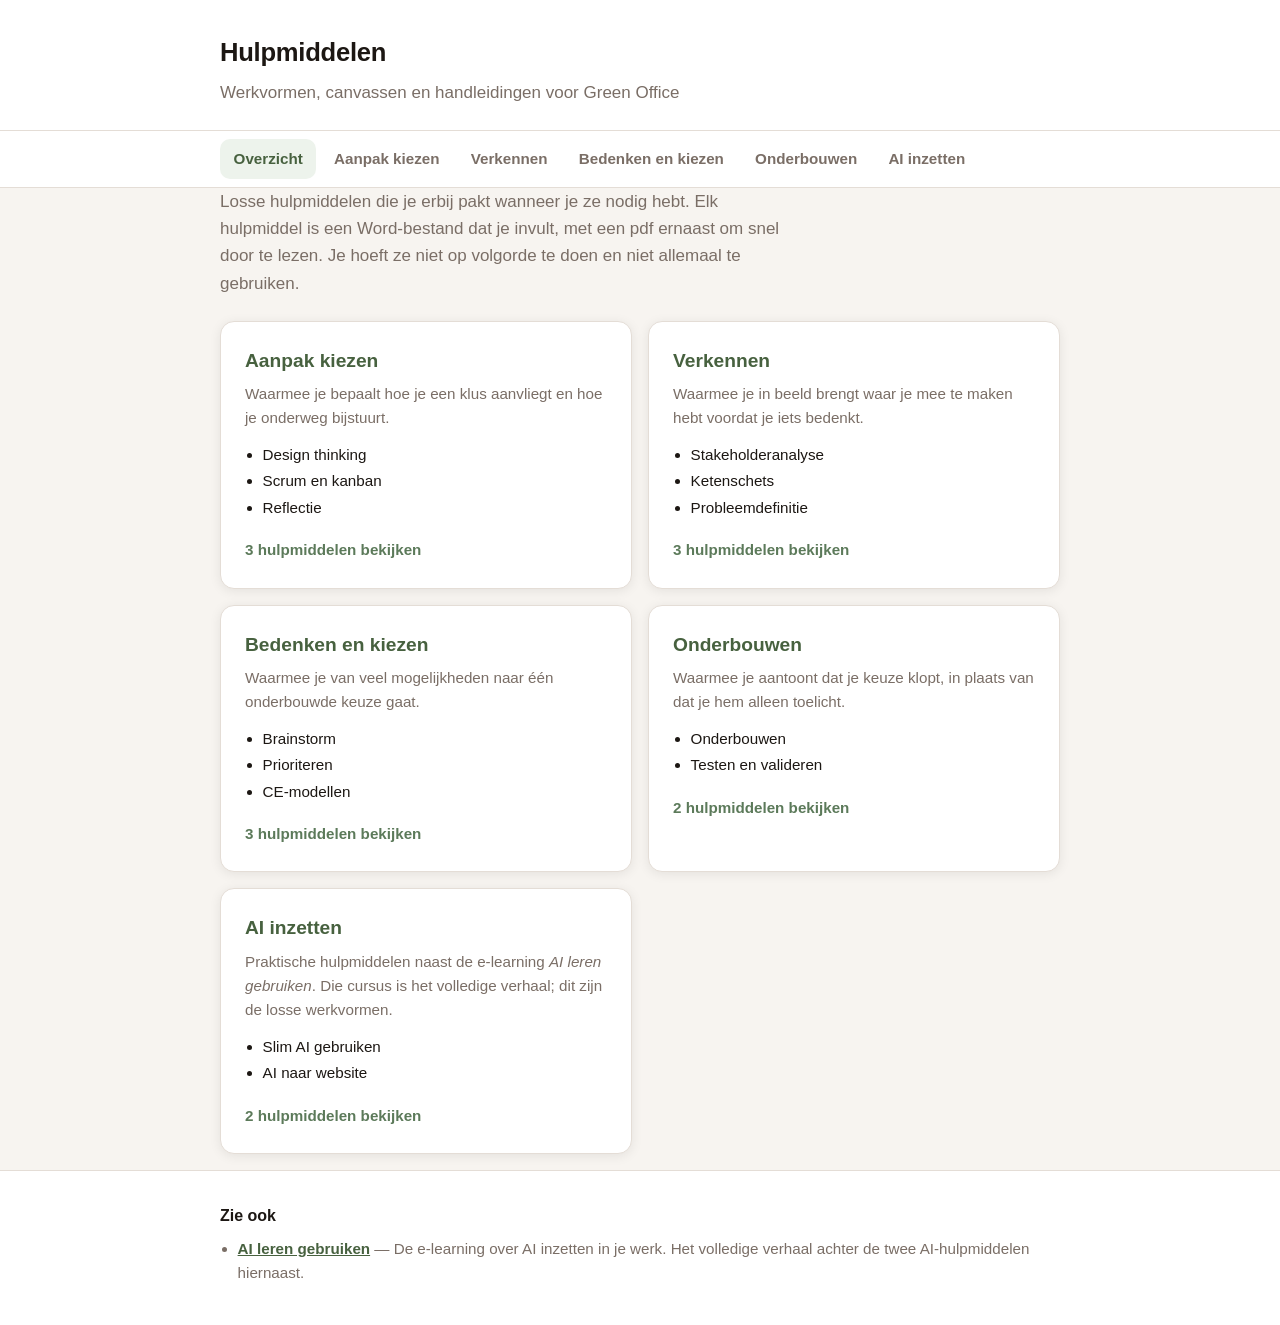
==== docs/index.html @ 1b6eec74 "Hulpmiddelensite opzetten Vijf clusters met dertien hulpmiddelen, gegenereerd uit tools/inhoud.py. G" ====
<!DOCTYPE html>
<html lang="nl">
<head>
<meta charset="utf-8">
<meta name="viewport" content="width=device-width, initial-scale=1">
<title>Hulpmiddelen</title>
<link rel="stylesheet" href="stijl.css">
</head>
<body>
<a class="overslaan" href="#inhoud">Ga direct naar de inhoud</a>
<header class="kop">
  <div class="omhulsel">
    <a class="kop__titel" href="index.html">Hulpmiddelen</a>
    <p class="kop__ondertitel">Werkvormen, canvassen en handleidingen voor Green Office</p>
  </div>
</header>
<nav class="nav" aria-label="Clusters">
  <div class="omhulsel nav__rij">
    <a class="nav__link nav__link--actief" href="index.html" aria-current="page">Overzicht</a>
    <a class="nav__link" href="aanpak-kiezen.html">Aanpak kiezen</a><a class="nav__link" href="verkennen.html">Verkennen</a><a class="nav__link" href="bedenken-en-kiezen.html">Bedenken en kiezen</a><a class="nav__link" href="onderbouwen.html">Onderbouwen</a><a class="nav__link" href="ai-inzetten.html">AI inzetten</a>
  </div>
</nav>
<main class="omhulsel" id="inhoud">
<p class="inleiding">Losse hulpmiddelen die je erbij pakt wanneer je ze nodig hebt. Elk hulpmiddel is een Word-bestand dat je invult, met een pdf ernaast om snel door te lezen. Je hoeft ze niet op volgorde te doen en niet allemaal te gebruiken.</p>
<div class="raster"><a class="kaart cluster" href="aanpak-kiezen.html">
  <h2 class="cluster__naam">Aanpak kiezen</h2>
  <p class="cluster__intro">Waarmee je bepaalt hoe je een klus aanvliegt en hoe je onderweg bijstuurt.</p>
  <ul class="cluster__lijst"><li>Design thinking</li><li>Scrum en kanban</li><li>Reflectie</li></ul>
  <span class="cluster__meer">3 hulpmiddelen bekijken</span>
</a>
<a class="kaart cluster" href="verkennen.html">
  <h2 class="cluster__naam">Verkennen</h2>
  <p class="cluster__intro">Waarmee je in beeld brengt waar je mee te maken hebt voordat je iets bedenkt.</p>
  <ul class="cluster__lijst"><li>Stakeholderanalyse</li><li>Ketenschets</li><li>Probleemdefinitie</li></ul>
  <span class="cluster__meer">3 hulpmiddelen bekijken</span>
</a>
<a class="kaart cluster" href="bedenken-en-kiezen.html">
  <h2 class="cluster__naam">Bedenken en kiezen</h2>
  <p class="cluster__intro">Waarmee je van veel mogelijkheden naar één onderbouwde keuze gaat.</p>
  <ul class="cluster__lijst"><li>Brainstorm</li><li>Prioriteren</li><li>CE-modellen</li></ul>
  <span class="cluster__meer">3 hulpmiddelen bekijken</span>
</a>
<a class="kaart cluster" href="onderbouwen.html">
  <h2 class="cluster__naam">Onderbouwen</h2>
  <p class="cluster__intro">Waarmee je aantoont dat je keuze klopt, in plaats van dat je hem alleen toelicht.</p>
  <ul class="cluster__lijst"><li>Onderbouwen</li><li>Testen en valideren</li></ul>
  <span class="cluster__meer">2 hulpmiddelen bekijken</span>
</a>
<a class="kaart cluster" href="ai-inzetten.html">
  <h2 class="cluster__naam">AI inzetten</h2>
  <p class="cluster__intro">Praktische hulpmiddelen naast de e-learning <i>AI leren gebruiken</i>. Die cursus is het volledige verhaal; dit zijn de losse werkvormen.</p>
  <ul class="cluster__lijst"><li>Slim AI gebruiken</li><li>AI naar website</li></ul>
  <span class="cluster__meer">2 hulpmiddelen bekijken</span>
</a>
</div>
</main>
<footer class="voet">
  <div class="omhulsel"><h2 class="voet__kop">Zie ook</h2><ul class="voet__lijst"><li><a href="https://fabianb88.github.io/ai-gebruiken-elearning/">AI leren gebruiken</a> — De e-learning over AI inzetten in je werk. Het volledige verhaal achter de twee AI-hulpmiddelen hiernaast.</li></ul></div>
</footer>
</body>
</html>
---- docs/stijl.css ----
/* Green Office — palet uit de Flutter-app (lib/theme.dart, GOColors) */
:root {
  --achtergrond: #F7F4F0;
  --kaart: #FFFFFF;
  --vlak: #F2EEE9;
  --rand: #E4DDD6;
  --rand-zacht: #EDE8E3;
  --tekst: #1C1713;
  --tekst-secundair: #7A6E66;
  --tekst-gedimd: #B0A49A;
  --accent: #5C7A5A;
  --accent-donker: #47613F;
  --accent-licht: #EDF3EC;
  --accent-medium: #D0E3CF;
  --schaduw: 0 2px 12px rgba(0, 0, 0, .08);
}

* { box-sizing: border-box; }

body {
  margin: 0;
  background: var(--achtergrond);
  color: var(--tekst);
  font-family: Inter, -apple-system, "Segoe UI", Roboto, sans-serif;
  font-size: 17px;
  line-height: 1.6;
  -webkit-font-smoothing: antialiased;
}

.omhulsel { max-width: 880px; margin: 0 auto; padding: 0 1.25rem; }

.overslaan {
  position: absolute; left: -9999px;
  background: var(--accent); color: #fff;
  padding: .75rem 1.25rem; border-radius: 0 0 10px 0;
}
.overslaan:focus { left: 0; top: 0; z-index: 10; }

/* Kop */
.kop { background: var(--kaart); border-bottom: 1px solid var(--rand); padding: 2rem 0 1.5rem; }
.kop__titel {
  display: inline-block; font-size: 1.6rem; font-weight: 700;
  color: var(--tekst); text-decoration: none; letter-spacing: -.01em;
}
.kop__titel:hover { color: var(--accent-donker); }
.kop__ondertitel { margin: .35rem 0 0; color: var(--tekst-secundair); }

/* Navigatie */
.nav { background: var(--kaart); border-bottom: 1px solid var(--rand); position: sticky; top: 0; z-index: 5; }
.nav__rij { display: flex; flex-wrap: wrap; gap: .25rem; padding-top: .5rem; padding-bottom: .5rem; }
.nav__link {
  padding: .5rem .85rem; border-radius: 10px; text-decoration: none;
  color: var(--tekst-secundair); font-size: .95rem; font-weight: 600;
}
.nav__link:hover { background: var(--vlak); color: var(--tekst); }
.nav__link--actief { background: var(--accent-licht); color: var(--accent-donker); }

/* Inhoud */
main { padding: 2rem 1.25rem 3rem; }
.titel { font-size: 1.9rem; margin: .25rem 0 .5rem; letter-spacing: -.02em; }
.inleiding { color: var(--tekst-secundair); max-width: 60ch; margin-top: 0; }
.kruimel { font-size: .9rem; color: var(--tekst-secundair); margin: 0 0 .5rem; }
.kruimel a { color: var(--tekst-secundair); }

.kaart {
  background: var(--kaart); border: 1px solid var(--rand);
  border-radius: 14px; box-shadow: var(--schaduw); padding: 1.5rem;
}

/* Startpagina */
.raster { display: grid; gap: 1rem; grid-template-columns: 1fr; margin-top: 1.5rem; }
@media (min-width: 640px) { .raster { grid-template-columns: 1fr 1fr; } }
.cluster { display: block; text-decoration: none; color: inherit; }
.cluster:hover { border-color: var(--accent-medium); }
.cluster__naam { margin: 0 0 .35rem; font-size: 1.2rem; color: var(--accent-donker); }
.cluster__intro { margin: 0 0 .75rem; color: var(--tekst-secundair); font-size: .95rem; }
.cluster__lijst { margin: 0 0 1rem; padding-left: 1.1rem; font-size: .95rem; }
.cluster__lijst li { margin-bottom: .15rem; }
.cluster__meer { font-weight: 600; color: var(--accent); font-size: .95rem; }

/* Hulpmiddel */
.hulpmiddel { margin-bottom: 1.25rem; }
.hulpmiddel__kop { display: flex; align-items: baseline; gap: .75rem; }
.nummer {
  font-variant-numeric: tabular-nums; font-weight: 700; font-size: .95rem;
  color: #fff; background: var(--accent); border-radius: 8px;
  padding: .15rem .5rem; flex: none;
}
.hulpmiddel__naam { margin: 0; font-size: 1.25rem; }
.hulpmiddel__typering { margin: .6rem 0 1rem; max-width: 62ch; }

.velden { margin: 0 0 1.25rem; padding: 1rem 1.1rem; background: var(--vlak); border-radius: 10px; }
.veld { display: grid; gap: .1rem; padding: .4rem 0; border-bottom: 1px solid var(--rand-zacht); }
.veld:last-child { border-bottom: 0; }
@media (min-width: 560px) { .veld { grid-template-columns: 12rem 1fr; gap: 1rem; align-items: baseline; } }
.veld__label { font-weight: 600; font-size: .9rem; color: var(--tekst-secundair); }
.veld__waarde { margin: 0; }
.veld__waarde--leeg { color: var(--tekst-secundair); font-style: italic; }

/* Knoppen */
.knoppen { display: flex; flex-wrap: wrap; gap: .6rem; }
.knop {
  display: inline-flex; flex-direction: column; gap: .1rem;
  background: var(--accent); color: #fff; text-decoration: none;
  padding: 13px 20px; border-radius: 10px; font-weight: 600;
}
.knop:hover { background: var(--accent-donker); }
.knop--stil { background: var(--kaart); color: var(--accent-donker); border: 1px solid var(--rand); }
.knop--stil:hover { background: var(--accent-licht); border-color: var(--accent-medium); }
.knop__bij { font-weight: 400; font-size: .85rem; opacity: .9; }
.geenbestand {
  margin: 0; padding: .85rem 1rem; border-radius: 10px;
  background: var(--vlak); color: var(--tekst-secundair);
  font-size: .95rem; border-left: 3px solid var(--rand);
}

/* Voet */
.voet { border-top: 1px solid var(--rand); background: var(--kaart); padding: 2rem 0 2.5rem; margin-top: 1rem; }
.voet__kop { font-size: 1rem; margin: 0 0 .5rem; }
.voet__lijst { margin: 0; padding-left: 1.1rem; color: var(--tekst-secundair); font-size: .95rem; }
.voet__lijst a { color: var(--accent-donker); font-weight: 600; }

a:focus-visible, .knop:focus-visible, .cluster:focus-visible {
  outline: 2px solid var(--accent-donker); outline-offset: 2px;
}
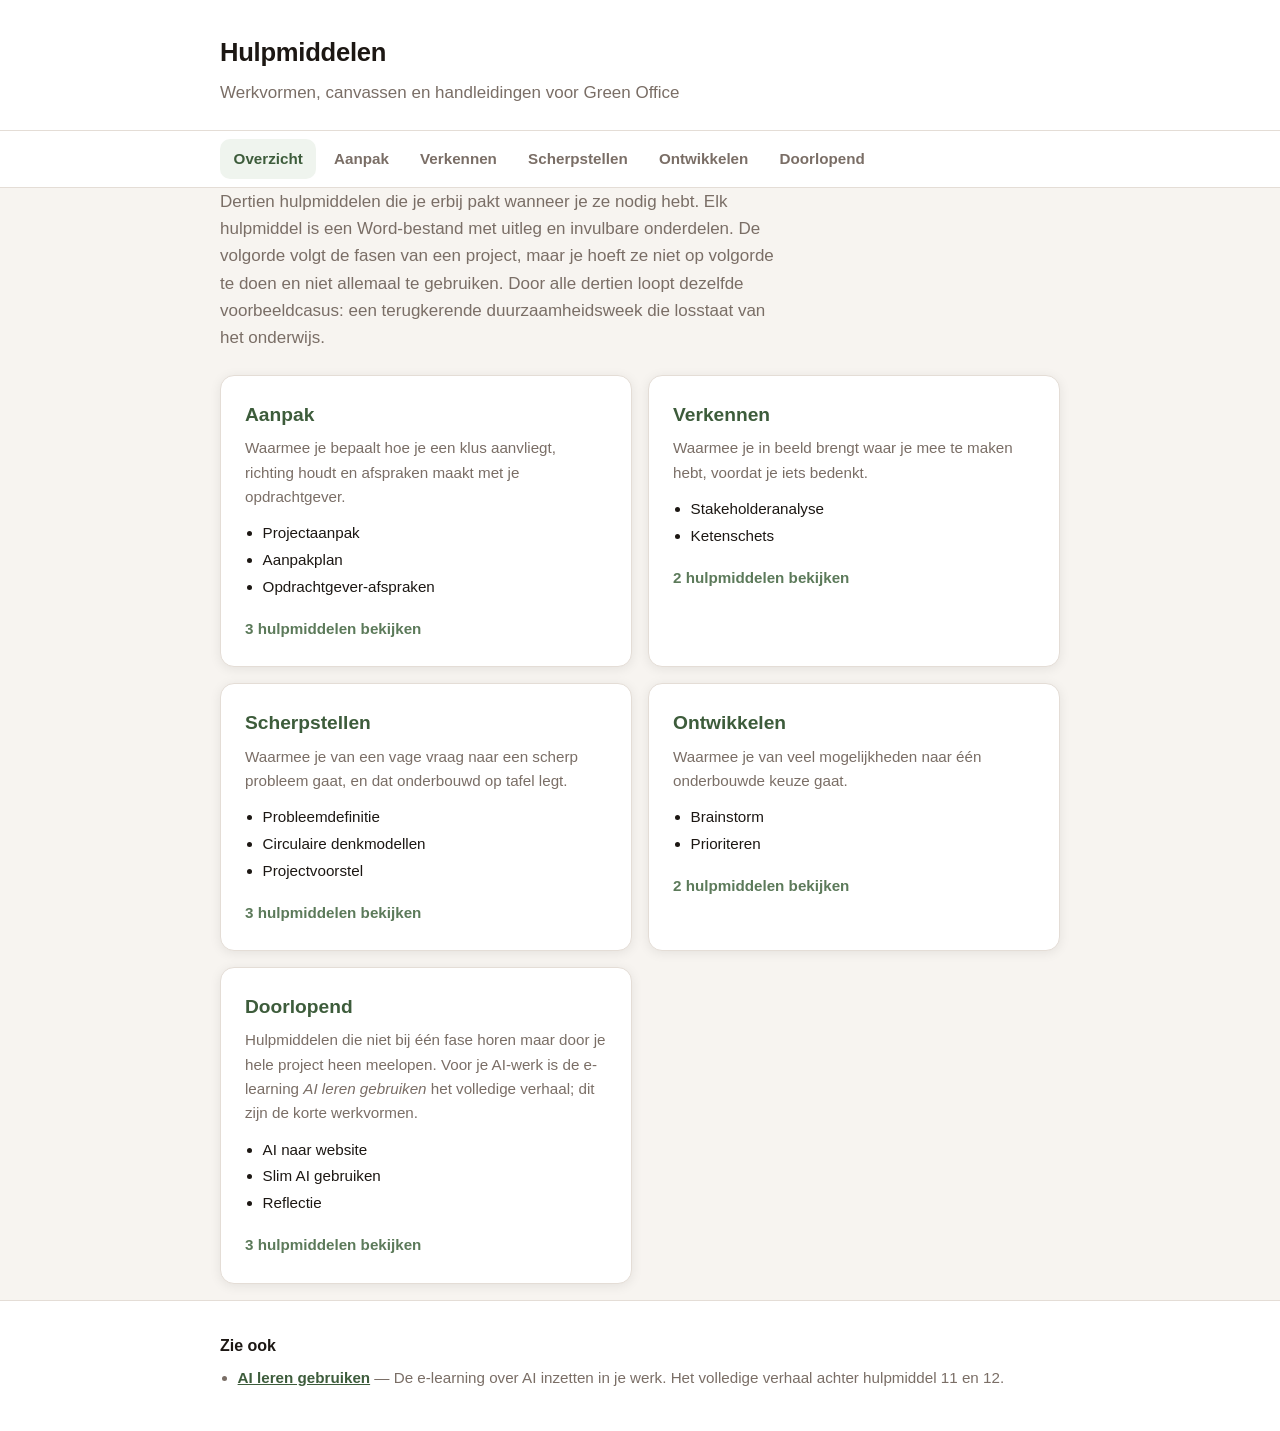
==== commit 00e4e1a5: "Geleverde toolkit erin: 13 documenten, clusters op projectfase, teksten uit de documenten zelf" ====
--- a/docs/index.html
+++ b/docs/index.html
@@ -17,45 +17,45 @@
 <nav class="nav" aria-label="Clusters">
   <div class="omhulsel nav__rij">
     <a class="nav__link nav__link--actief" href="index.html" aria-current="page">Overzicht</a>
-    <a class="nav__link" href="aanpak-kiezen.html">Aanpak kiezen</a><a class="nav__link" href="verkennen.html">Verkennen</a><a class="nav__link" href="bedenken-en-kiezen.html">Bedenken en kiezen</a><a class="nav__link" href="onderbouwen.html">Onderbouwen</a><a class="nav__link" href="ai-inzetten.html">AI inzetten</a>
+    <a class="nav__link" href="aanpak.html">Aanpak</a><a class="nav__link" href="verkennen.html">Verkennen</a><a class="nav__link" href="scherpstellen.html">Scherpstellen</a><a class="nav__link" href="ontwikkelen.html">Ontwikkelen</a><a class="nav__link" href="doorlopend.html">Doorlopend</a>
   </div>
 </nav>
 <main class="omhulsel" id="inhoud">
-<p class="inleiding">Losse hulpmiddelen die je erbij pakt wanneer je ze nodig hebt. Elk hulpmiddel is een Word-bestand dat je invult, met een pdf ernaast om snel door te lezen. Je hoeft ze niet op volgorde te doen en niet allemaal te gebruiken.</p>
-<div class="raster"><a class="kaart cluster" href="aanpak-kiezen.html">
-  <h2 class="cluster__naam">Aanpak kiezen</h2>
-  <p class="cluster__intro">Waarmee je bepaalt hoe je een klus aanvliegt en hoe je onderweg bijstuurt.</p>
-  <ul class="cluster__lijst"><li>Design thinking</li><li>Scrum en kanban</li><li>Reflectie</li></ul>
+<p class="inleiding">Dertien hulpmiddelen die je erbij pakt wanneer je ze nodig hebt. Elk hulpmiddel is een Word-bestand met uitleg en invulbare onderdelen. De volgorde volgt de fasen van een project, maar je hoeft ze niet op volgorde te doen en niet allemaal te gebruiken. Door alle dertien loopt dezelfde voorbeeldcasus: een terugkerende duurzaamheidsweek die losstaat van het onderwijs.</p>
+<div class="raster"><a class="kaart cluster" href="aanpak.html">
+  <h2 class="cluster__naam">Aanpak</h2>
+  <p class="cluster__intro">Waarmee je bepaalt hoe je een klus aanvliegt, richting houdt en afspraken maakt met je opdrachtgever.</p>
+  <ul class="cluster__lijst"><li>Projectaanpak</li><li>Aanpakplan</li><li>Opdrachtgever-afspraken</li></ul>
   <span class="cluster__meer">3 hulpmiddelen bekijken</span>
 </a>
 <a class="kaart cluster" href="verkennen.html">
   <h2 class="cluster__naam">Verkennen</h2>
-  <p class="cluster__intro">Waarmee je in beeld brengt waar je mee te maken hebt voordat je iets bedenkt.</p>
-  <ul class="cluster__lijst"><li>Stakeholderanalyse</li><li>Ketenschets</li><li>Probleemdefinitie</li></ul>
+  <p class="cluster__intro">Waarmee je in beeld brengt waar je mee te maken hebt, voordat je iets bedenkt.</p>
+  <ul class="cluster__lijst"><li>Stakeholderanalyse</li><li>Ketenschets</li></ul>
+  <span class="cluster__meer">2 hulpmiddelen bekijken</span>
+</a>
+<a class="kaart cluster" href="scherpstellen.html">
+  <h2 class="cluster__naam">Scherpstellen</h2>
+  <p class="cluster__intro">Waarmee je van een vage vraag naar een scherp probleem gaat, en dat onderbouwd op tafel legt.</p>
+  <ul class="cluster__lijst"><li>Probleemdefinitie</li><li>Circulaire denkmodellen</li><li>Projectvoorstel</li></ul>
   <span class="cluster__meer">3 hulpmiddelen bekijken</span>
 </a>
-<a class="kaart cluster" href="bedenken-en-kiezen.html">
-  <h2 class="cluster__naam">Bedenken en kiezen</h2>
+<a class="kaart cluster" href="ontwikkelen.html">
+  <h2 class="cluster__naam">Ontwikkelen</h2>
   <p class="cluster__intro">Waarmee je van veel mogelijkheden naar één onderbouwde keuze gaat.</p>
-  <ul class="cluster__lijst"><li>Brainstorm</li><li>Prioriteren</li><li>CE-modellen</li></ul>
-  <span class="cluster__meer">3 hulpmiddelen bekijken</span>
-</a>
-<a class="kaart cluster" href="onderbouwen.html">
-  <h2 class="cluster__naam">Onderbouwen</h2>
-  <p class="cluster__intro">Waarmee je aantoont dat je keuze klopt, in plaats van dat je hem alleen toelicht.</p>
-  <ul class="cluster__lijst"><li>Onderbouwen</li><li>Testen en valideren</li></ul>
+  <ul class="cluster__lijst"><li>Brainstorm</li><li>Prioriteren</li></ul>
   <span class="cluster__meer">2 hulpmiddelen bekijken</span>
 </a>
-<a class="kaart cluster" href="ai-inzetten.html">
-  <h2 class="cluster__naam">AI inzetten</h2>
-  <p class="cluster__intro">Praktische hulpmiddelen naast de e-learning <i>AI leren gebruiken</i>. Die cursus is het volledige verhaal; dit zijn de losse werkvormen.</p>
-  <ul class="cluster__lijst"><li>Slim AI gebruiken</li><li>AI naar website</li></ul>
-  <span class="cluster__meer">2 hulpmiddelen bekijken</span>
+<a class="kaart cluster" href="doorlopend.html">
+  <h2 class="cluster__naam">Doorlopend</h2>
+  <p class="cluster__intro">Hulpmiddelen die niet bij één fase horen maar door je hele project heen meelopen. Voor je AI-werk is de e-learning <i>AI leren gebruiken</i> het volledige verhaal; dit zijn de korte werkvormen.</p>
+  <ul class="cluster__lijst"><li>AI naar website</li><li>Slim AI gebruiken</li><li>Reflectie</li></ul>
+  <span class="cluster__meer">3 hulpmiddelen bekijken</span>
 </a>
 </div>
 </main>
 <footer class="voet">
-  <div class="omhulsel"><h2 class="voet__kop">Zie ook</h2><ul class="voet__lijst"><li><a href="https://fabianb88.github.io/ai-gebruiken-elearning/">AI leren gebruiken</a> — De e-learning over AI inzetten in je werk. Het volledige verhaal achter de twee AI-hulpmiddelen hiernaast.</li></ul></div>
+  <div class="omhulsel"><h2 class="voet__kop">Zie ook</h2><ul class="voet__lijst"><li><a href="https://fabianb88.github.io/ai-gebruiken-elearning/">AI leren gebruiken</a> — De e-learning over AI inzetten in je werk. Het volledige verhaal achter hulpmiddel 11 en 12.</li></ul></div>
 </footer>
 </body>
 </html>
--- a/docs/stijl.css
+++ b/docs/stijl.css
@@ -9,8 +9,8 @@
   --tekst-secundair: #7A6E66;
   --tekst-gedimd: #B0A49A;
   --accent: #5C7A5A;
-  --accent-donker: #47613F;
-  --accent-licht: #EDF3EC;
+  --accent-donker: #3D5C3B;
+  --accent-licht: #EFF4EE;
   --accent-medium: #D0E3CF;
   --schaduw: 0 2px 12px rgba(0, 0, 0, .08);
 }
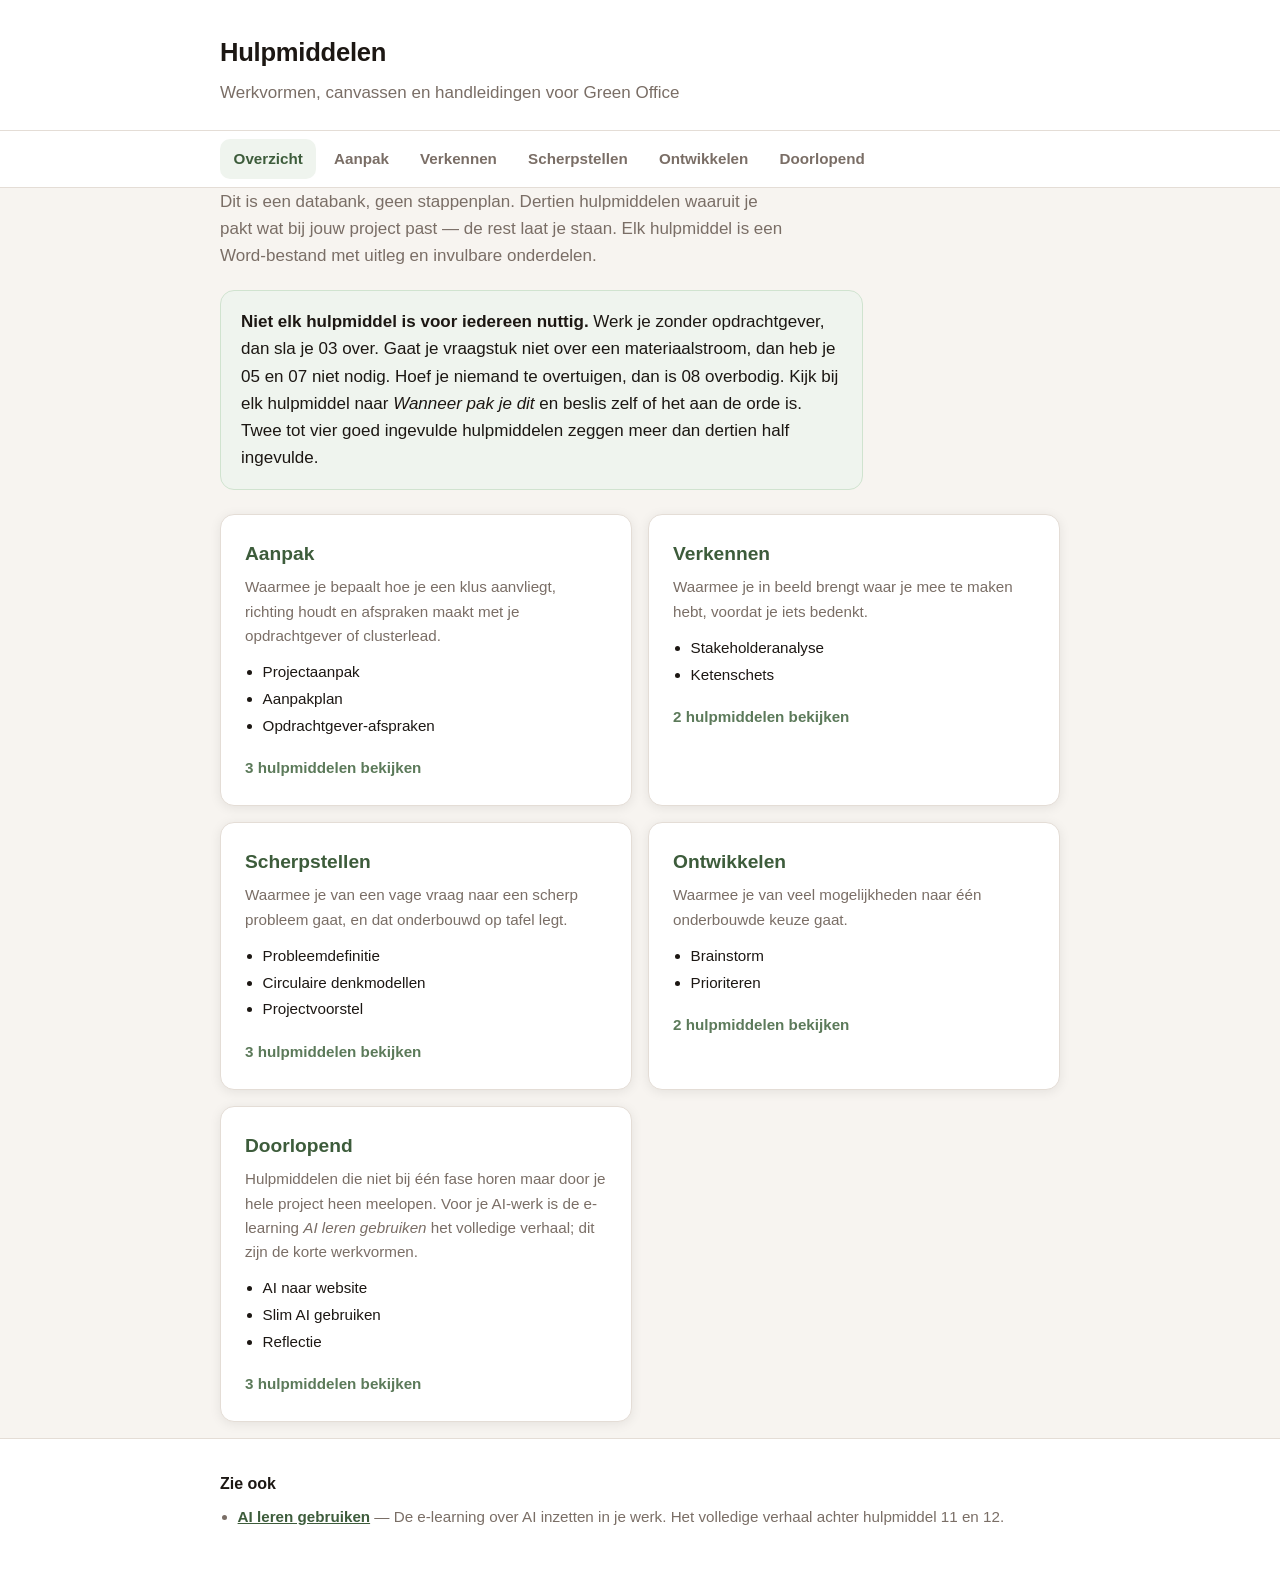
==== commit 3a8abcf4: "Databank-framing: niet elk hulpmiddel is voor iedereen; clusterlead naast opdrachtgever" ====
--- a/docs/index.html
+++ b/docs/index.html
@@ -21,10 +21,11 @@
   </div>
 </nav>
 <main class="omhulsel" id="inhoud">
-<p class="inleiding">Dertien hulpmiddelen die je erbij pakt wanneer je ze nodig hebt. Elk hulpmiddel is een Word-bestand met uitleg en invulbare onderdelen. De volgorde volgt de fasen van een project, maar je hoeft ze niet op volgorde te doen en niet allemaal te gebruiken. Door alle dertien loopt dezelfde voorbeeldcasus: een terugkerende duurzaamheidsweek die losstaat van het onderwijs.</p>
+<p class="inleiding">Dit is een databank, geen stappenplan. Dertien hulpmiddelen waaruit je pakt wat bij jouw project past — de rest laat je staan. Elk hulpmiddel is een Word-bestand met uitleg en invulbare onderdelen.</p>
+<aside class="kader"><b>Niet elk hulpmiddel is voor iedereen nuttig.</b> Werk je zonder opdrachtgever, dan sla je 03 over. Gaat je vraagstuk niet over een materiaalstroom, dan heb je 05 en 07 niet nodig. Hoef je niemand te overtuigen, dan is 08 overbodig. Kijk bij elk hulpmiddel naar <i>Wanneer pak je dit</i> en beslis zelf of het aan de orde is. Twee tot vier goed ingevulde hulpmiddelen zeggen meer dan dertien half ingevulde.</aside>
 <div class="raster"><a class="kaart cluster" href="aanpak.html">
   <h2 class="cluster__naam">Aanpak</h2>
-  <p class="cluster__intro">Waarmee je bepaalt hoe je een klus aanvliegt, richting houdt en afspraken maakt met je opdrachtgever.</p>
+  <p class="cluster__intro">Waarmee je bepaalt hoe je een klus aanvliegt, richting houdt en afspraken maakt met je opdrachtgever of clusterlead.</p>
   <ul class="cluster__lijst"><li>Projectaanpak</li><li>Aanpakplan</li><li>Opdrachtgever-afspraken</li></ul>
   <span class="cluster__meer">3 hulpmiddelen bekijken</span>
 </a>
--- a/docs/stijl.css
+++ b/docs/stijl.css
@@ -67,6 +67,18 @@
   border-radius: 14px; box-shadow: var(--schaduw); padding: 1.5rem;
 }
 
+.kader {
+  margin: 1.25rem 0 0; padding: 1.1rem 1.25rem;
+  background: var(--accent-licht); border: 1px solid var(--accent-medium);
+  border-radius: 14px; max-width: 68ch;
+}
+.hint {
+  margin: -.25rem 0 1.5rem; padding: .5rem .85rem;
+  background: var(--vlak); border-left: 3px solid var(--accent-medium);
+  border-radius: 0 8px 8px 0;
+  font-size: .95rem; color: var(--tekst-secundair); max-width: 62ch;
+}
+
 /* Startpagina */
 .raster { display: grid; gap: 1rem; grid-template-columns: 1fr; margin-top: 1.5rem; }
 @media (min-width: 640px) { .raster { grid-template-columns: 1fr 1fr; } }
@@ -97,6 +109,12 @@
 .veld__waarde { margin: 0; }
 .veld__waarde--leeg { color: var(--tekst-secundair); font-style: italic; }
 
+.noot {
+  margin: 0 0 1.1rem; padding: .8rem 1rem;
+  background: var(--accent-licht); border-left: 3px solid var(--accent);
+  border-radius: 0 10px 10px 0; font-size: .95rem; max-width: 62ch;
+}
+
 /* Knoppen */
 .knoppen { display: flex; flex-wrap: wrap; gap: .6rem; }
 .knop {
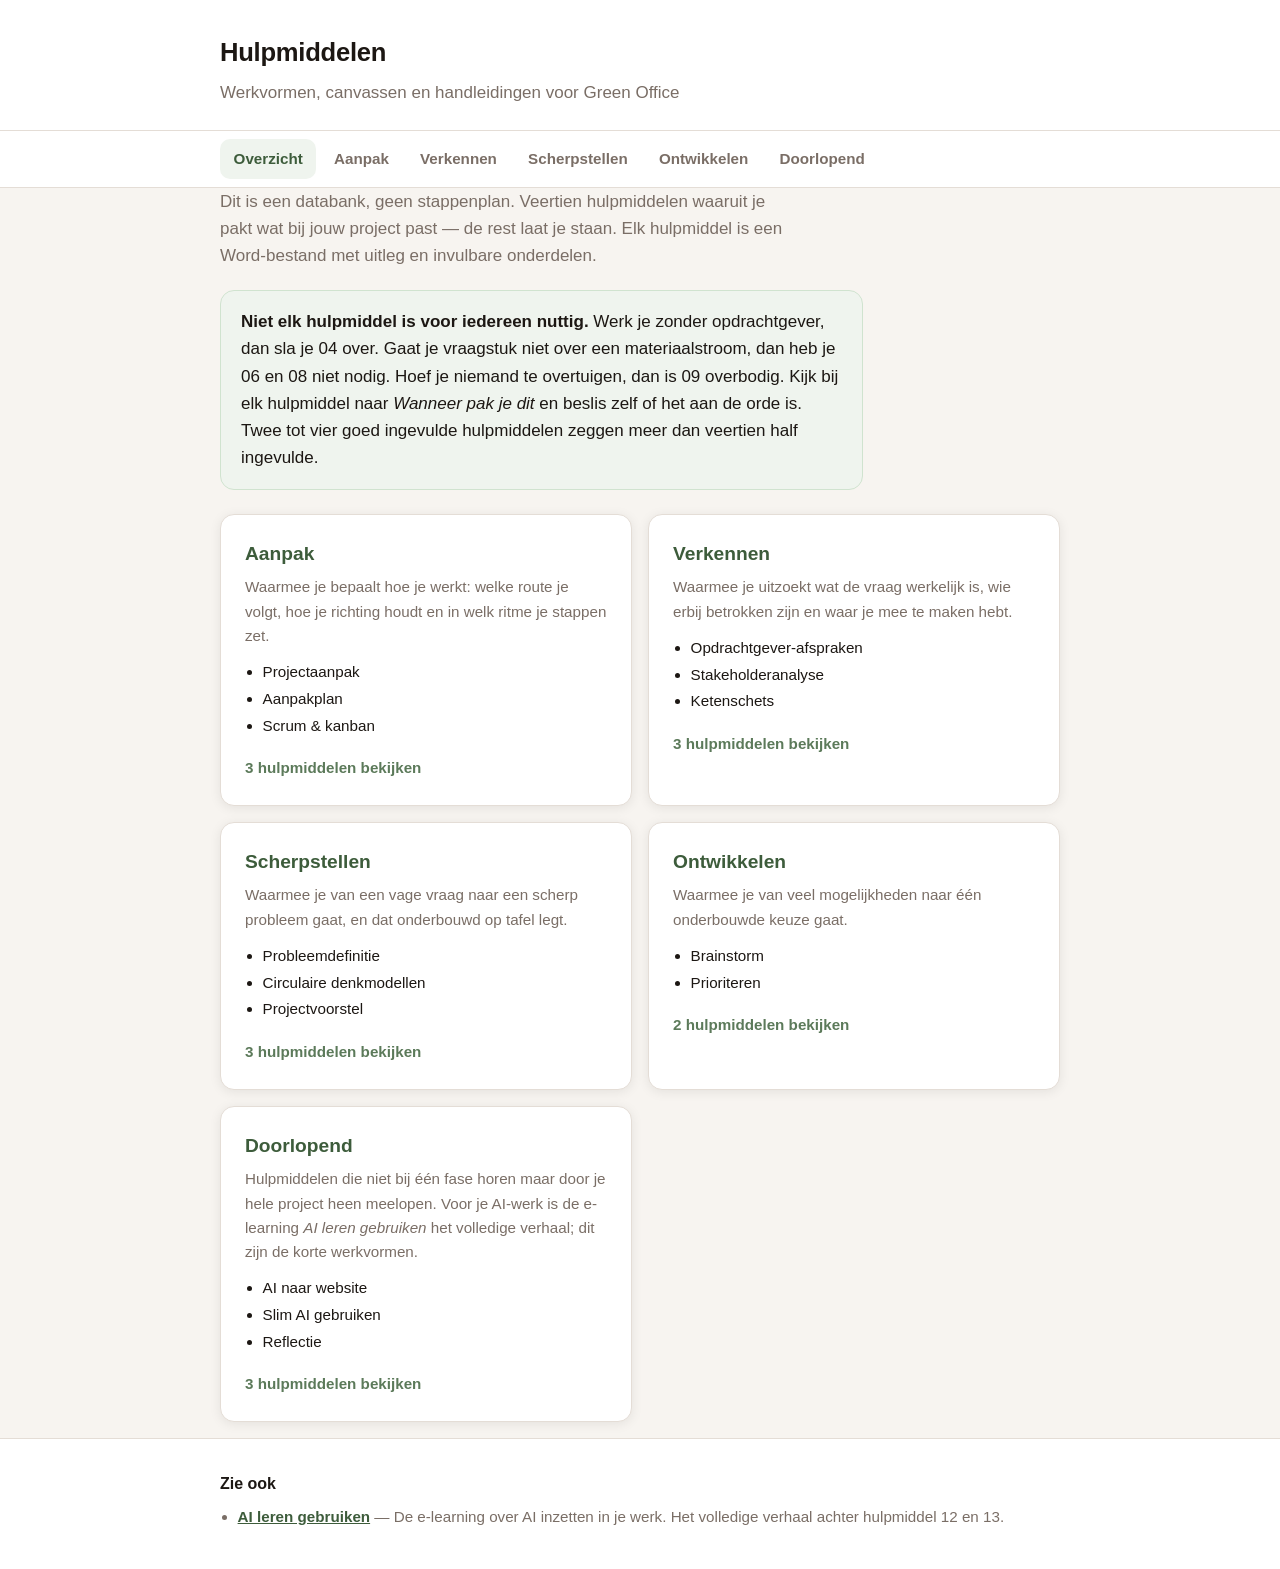
==== commit 3f24dbed: "Nieuwe set van veertien: Scrum toegevoegd op 03, hernummering verwerkt" ====
--- a/docs/index.html
+++ b/docs/index.html
@@ -21,19 +21,19 @@
   </div>
 </nav>
 <main class="omhulsel" id="inhoud">
-<p class="inleiding">Dit is een databank, geen stappenplan. Dertien hulpmiddelen waaruit je pakt wat bij jouw project past — de rest laat je staan. Elk hulpmiddel is een Word-bestand met uitleg en invulbare onderdelen.</p>
-<aside class="kader"><b>Niet elk hulpmiddel is voor iedereen nuttig.</b> Werk je zonder opdrachtgever, dan sla je 03 over. Gaat je vraagstuk niet over een materiaalstroom, dan heb je 05 en 07 niet nodig. Hoef je niemand te overtuigen, dan is 08 overbodig. Kijk bij elk hulpmiddel naar <i>Wanneer pak je dit</i> en beslis zelf of het aan de orde is. Twee tot vier goed ingevulde hulpmiddelen zeggen meer dan dertien half ingevulde.</aside>
+<p class="inleiding">Dit is een databank, geen stappenplan. Veertien hulpmiddelen waaruit je pakt wat bij jouw project past — de rest laat je staan. Elk hulpmiddel is een Word-bestand met uitleg en invulbare onderdelen.</p>
+<aside class="kader"><b>Niet elk hulpmiddel is voor iedereen nuttig.</b> Werk je zonder opdrachtgever, dan sla je 04 over. Gaat je vraagstuk niet over een materiaalstroom, dan heb je 06 en 08 niet nodig. Hoef je niemand te overtuigen, dan is 09 overbodig. Kijk bij elk hulpmiddel naar <i>Wanneer pak je dit</i> en beslis zelf of het aan de orde is. Twee tot vier goed ingevulde hulpmiddelen zeggen meer dan veertien half ingevulde.</aside>
 <div class="raster"><a class="kaart cluster" href="aanpak.html">
   <h2 class="cluster__naam">Aanpak</h2>
-  <p class="cluster__intro">Waarmee je bepaalt hoe je een klus aanvliegt, richting houdt en afspraken maakt met je opdrachtgever of clusterlead.</p>
-  <ul class="cluster__lijst"><li>Projectaanpak</li><li>Aanpakplan</li><li>Opdrachtgever-afspraken</li></ul>
+  <p class="cluster__intro">Waarmee je bepaalt hoe je werkt: welke route je volgt, hoe je richting houdt en in welk ritme je stappen zet.</p>
+  <ul class="cluster__lijst"><li>Projectaanpak</li><li>Aanpakplan</li><li>Scrum &amp; kanban</li></ul>
   <span class="cluster__meer">3 hulpmiddelen bekijken</span>
 </a>
 <a class="kaart cluster" href="verkennen.html">
   <h2 class="cluster__naam">Verkennen</h2>
-  <p class="cluster__intro">Waarmee je in beeld brengt waar je mee te maken hebt, voordat je iets bedenkt.</p>
-  <ul class="cluster__lijst"><li>Stakeholderanalyse</li><li>Ketenschets</li></ul>
-  <span class="cluster__meer">2 hulpmiddelen bekijken</span>
+  <p class="cluster__intro">Waarmee je uitzoekt wat de vraag werkelijk is, wie erbij betrokken zijn en waar je mee te maken hebt.</p>
+  <ul class="cluster__lijst"><li>Opdrachtgever-afspraken</li><li>Stakeholderanalyse</li><li>Ketenschets</li></ul>
+  <span class="cluster__meer">3 hulpmiddelen bekijken</span>
 </a>
 <a class="kaart cluster" href="scherpstellen.html">
   <h2 class="cluster__naam">Scherpstellen</h2>
@@ -56,7 +56,7 @@
 </div>
 </main>
 <footer class="voet">
-  <div class="omhulsel"><h2 class="voet__kop">Zie ook</h2><ul class="voet__lijst"><li><a href="https://fabianb88.github.io/ai-gebruiken-elearning/">AI leren gebruiken</a> — De e-learning over AI inzetten in je werk. Het volledige verhaal achter hulpmiddel 11 en 12.</li></ul></div>
+  <div class="omhulsel"><h2 class="voet__kop">Zie ook</h2><ul class="voet__lijst"><li><a href="https://fabianb88.github.io/ai-gebruiken-elearning/">AI leren gebruiken</a> — De e-learning over AI inzetten in je werk. Het volledige verhaal achter hulpmiddel 12 en 13.</li></ul></div>
 </footer>
 </body>
 </html>
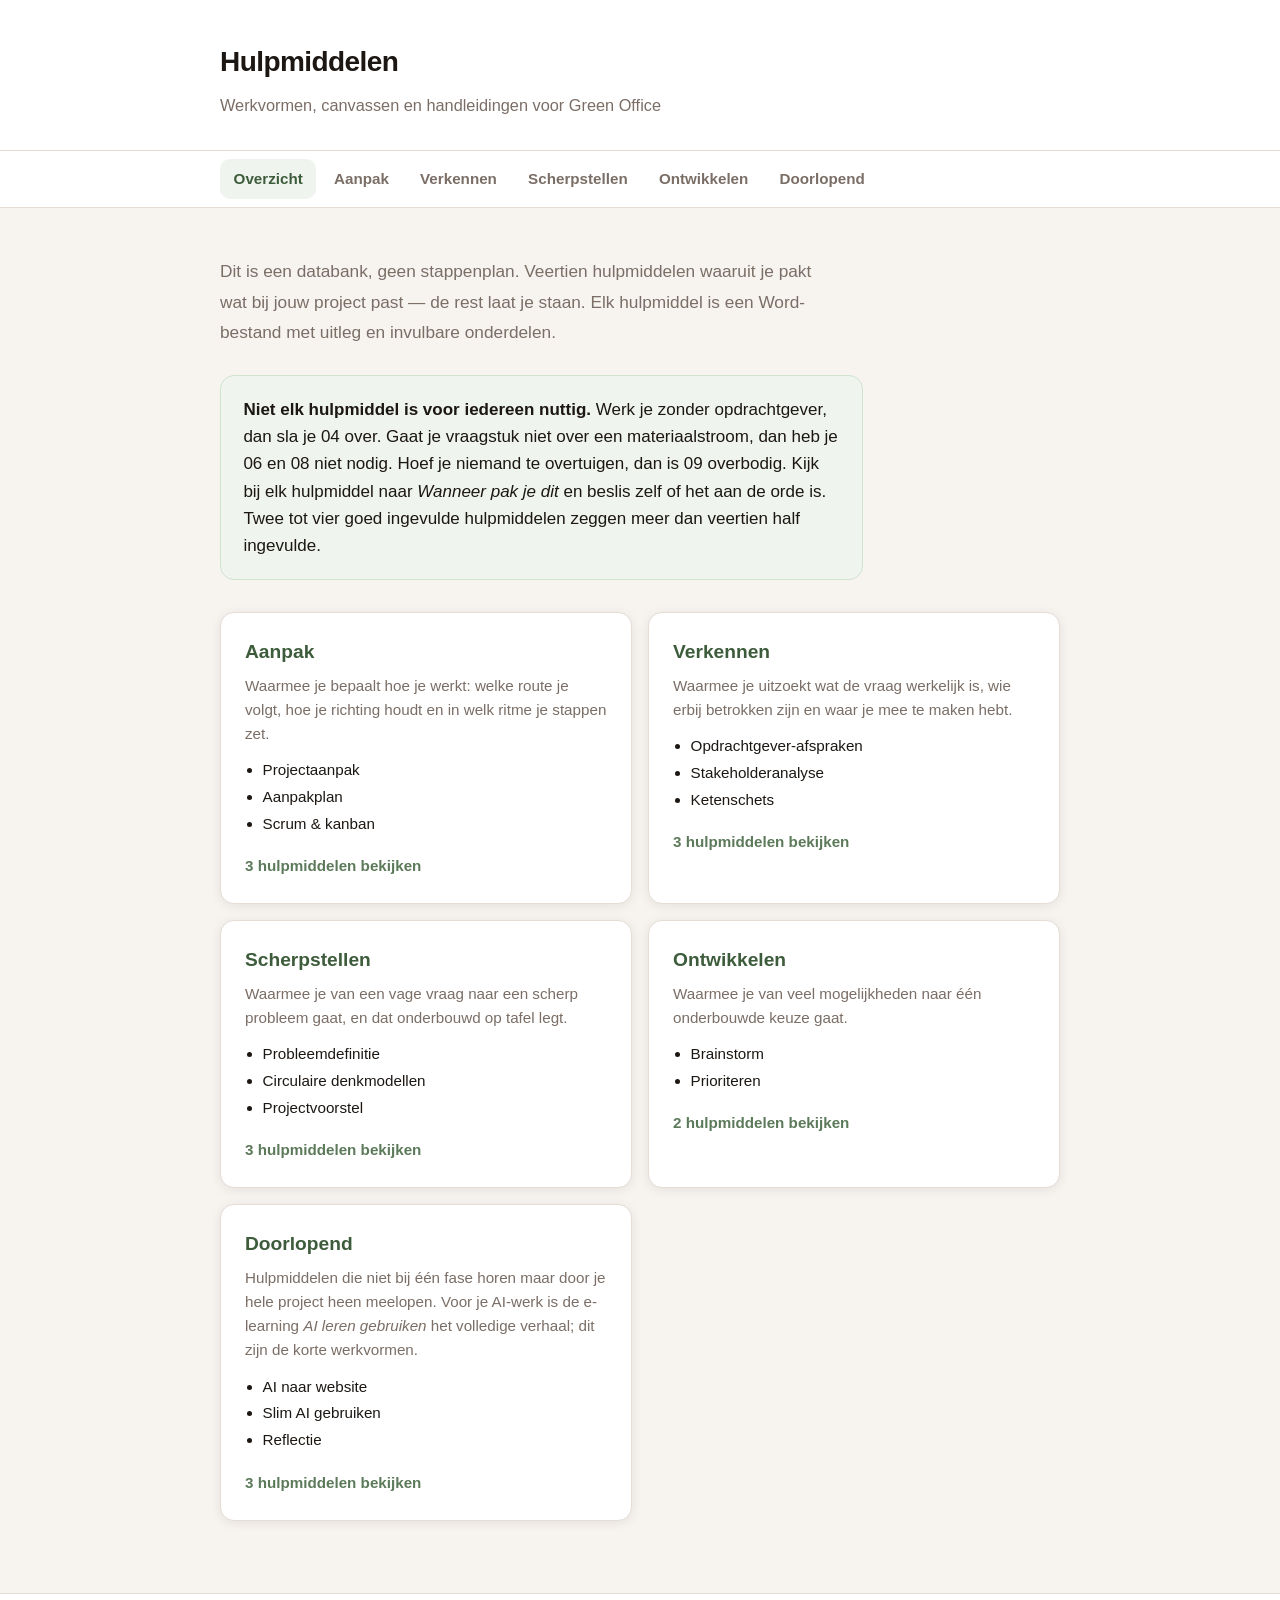
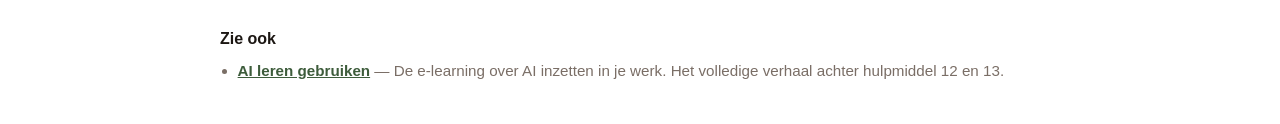
==== commit 1cca560d: "Spacing: main kreeg geen bovenmarge door specificiteit; startpagina krijgt een echte h1" ====
--- a/docs/index.html
+++ b/docs/index.html
@@ -10,7 +10,7 @@
 <a class="overslaan" href="#inhoud">Ga direct naar de inhoud</a>
 <header class="kop">
   <div class="omhulsel">
-    <a class="kop__titel" href="index.html">Hulpmiddelen</a>
+    <h1 class="kop__titel">Hulpmiddelen</h1>
     <p class="kop__ondertitel">Werkvormen, canvassen en handleidingen voor Green Office</p>
   </div>
 </header>
--- a/docs/stijl.css
+++ b/docs/stijl.css
@@ -37,13 +37,13 @@
 .overslaan:focus { left: 0; top: 0; z-index: 10; }
 
 /* Kop */
-.kop { background: var(--kaart); border-bottom: 1px solid var(--rand); padding: 2rem 0 1.5rem; }
+.kop { background: var(--kaart); border-bottom: 1px solid var(--rand); padding: 2.5rem 0 2rem; }
 .kop__titel {
-  display: inline-block; font-size: 1.6rem; font-weight: 700;
-  color: var(--tekst); text-decoration: none; letter-spacing: -.01em;
+  display: inline-block; margin: 0; font-size: 1.75rem; font-weight: 700;
+  color: var(--tekst); text-decoration: none; letter-spacing: -.02em;
 }
 .kop__titel:hover { color: var(--accent-donker); }
-.kop__ondertitel { margin: .35rem 0 0; color: var(--tekst-secundair); }
+.kop__ondertitel { margin: .45rem 0 0; color: var(--tekst-secundair); font-size: 1.02rem; }
 
 /* Navigatie */
 .nav { background: var(--kaart); border-bottom: 1px solid var(--rand); position: sticky; top: 0; z-index: 5; }
@@ -56,10 +56,15 @@
 .nav__link--actief { background: var(--accent-licht); color: var(--accent-donker); }
 
 /* Inhoud */
-main { padding: 2rem 1.25rem 3rem; }
-.titel { font-size: 1.9rem; margin: .25rem 0 .5rem; letter-spacing: -.02em; }
-.inleiding { color: var(--tekst-secundair); max-width: 60ch; margin-top: 0; }
-.kruimel { font-size: .9rem; color: var(--tekst-secundair); margin: 0 0 .5rem; }
+/* main draagt ook .omhulsel; die klasse wint op specificiteit, dus hier
+   expliciet main.omhulsel gebruiken — anders is de bovenmarge nul. */
+main.omhulsel { padding: 3rem 1.25rem 3.5rem; }
+.titel { font-size: 1.9rem; margin: .5rem 0 .75rem; letter-spacing: -.02em; }
+.inleiding {
+  color: var(--tekst-secundair); max-width: 62ch;
+  font-size: 1.08rem; line-height: 1.75; margin: 0 0 1.75rem;
+}
+.kruimel { font-size: .9rem; color: var(--tekst-secundair); margin: 0 0 .75rem; }
 .kruimel a { color: var(--tekst-secundair); }
 
 .kaart {
@@ -68,7 +73,7 @@
 }
 
 .kader {
-  margin: 1.25rem 0 0; padding: 1.1rem 1.25rem;
+  margin: 0 0 .5rem; padding: 1.25rem 1.4rem;
   background: var(--accent-licht); border: 1px solid var(--accent-medium);
   border-radius: 14px; max-width: 68ch;
 }
@@ -80,7 +85,7 @@
 }
 
 /* Startpagina */
-.raster { display: grid; gap: 1rem; grid-template-columns: 1fr; margin-top: 1.5rem; }
+.raster { display: grid; gap: 1rem; grid-template-columns: 1fr; margin-top: 2rem; }
 @media (min-width: 640px) { .raster { grid-template-columns: 1fr 1fr; } }
 .cluster { display: block; text-decoration: none; color: inherit; }
 .cluster:hover { border-color: var(--accent-medium); }
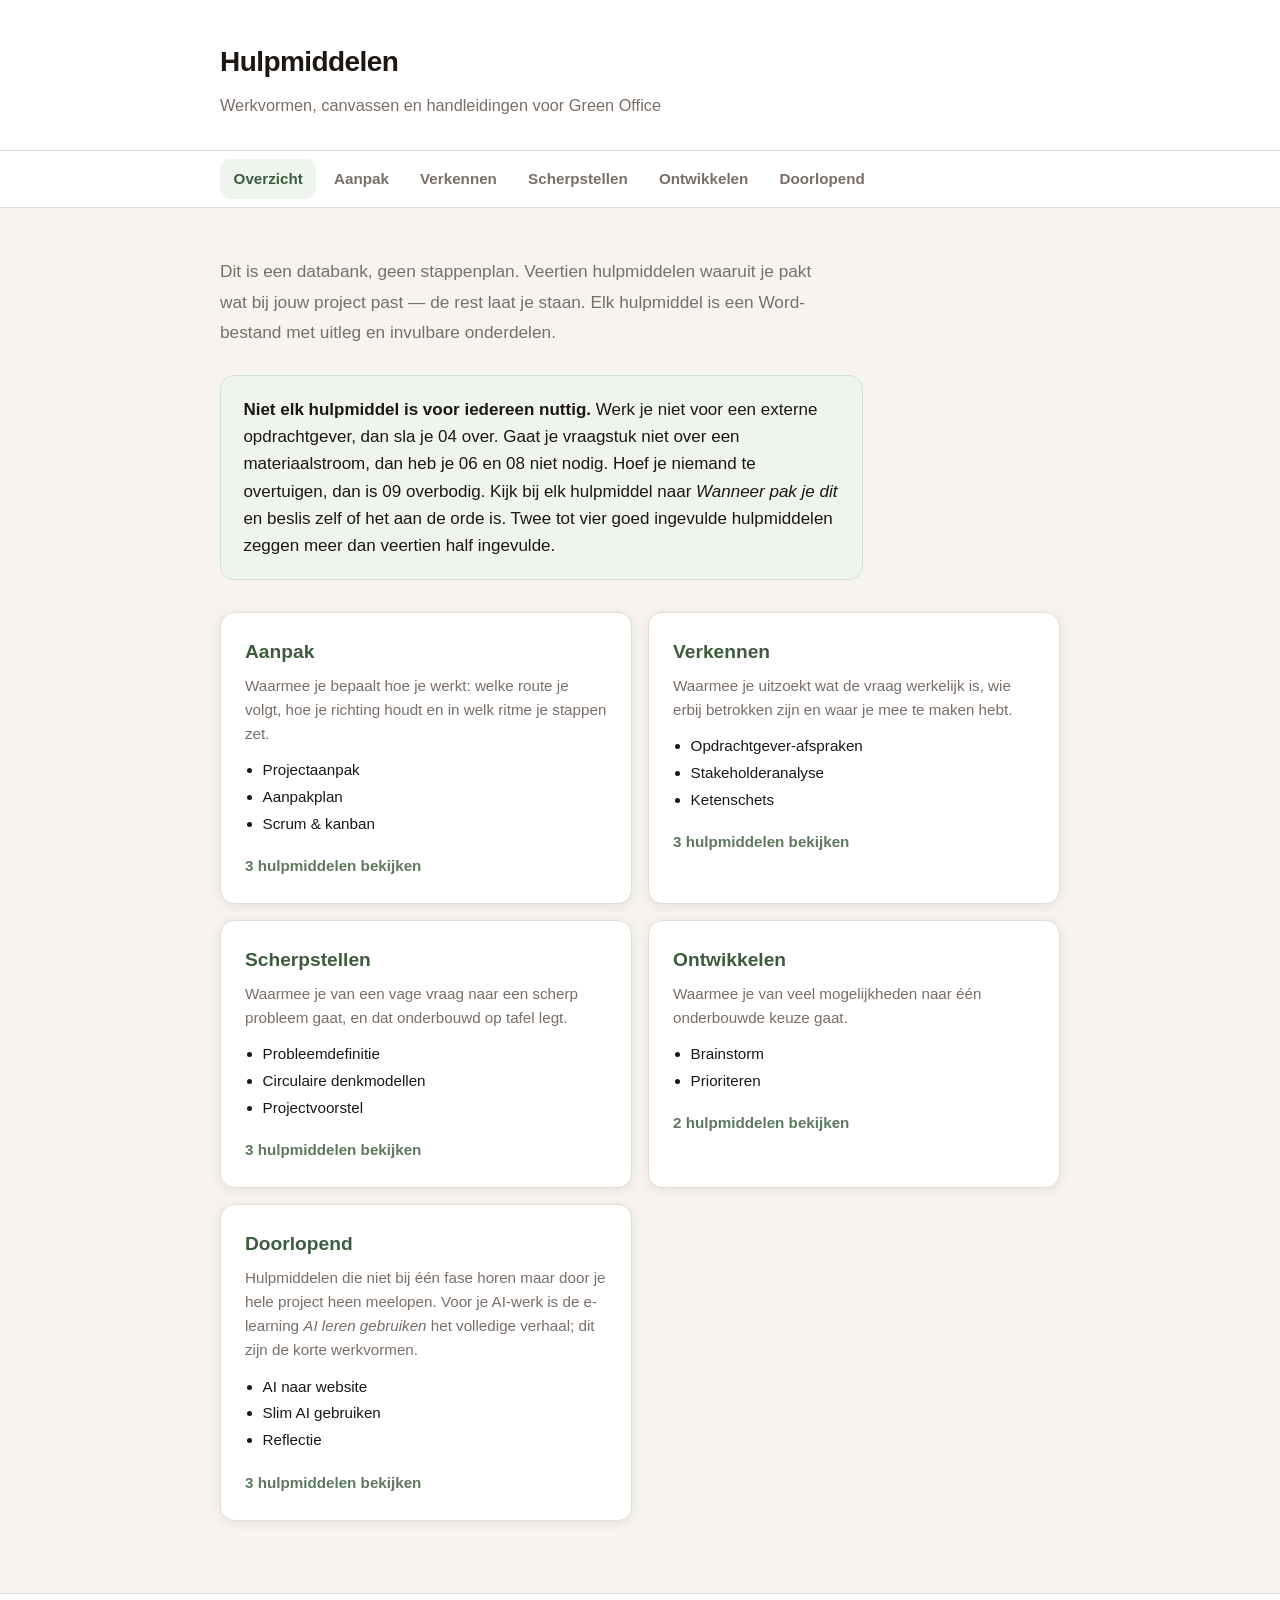
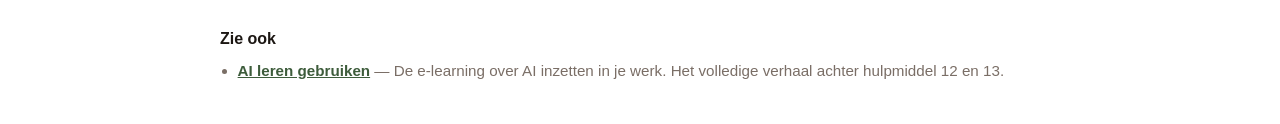
==== commit 2e5ff4a6: "Hulpmiddel 04 is alleen voor externe opdrachtgevers" ====
--- a/docs/index.html
+++ b/docs/index.html
@@ -22,7 +22,7 @@
 </nav>
 <main class="omhulsel" id="inhoud">
 <p class="inleiding">Dit is een databank, geen stappenplan. Veertien hulpmiddelen waaruit je pakt wat bij jouw project past — de rest laat je staan. Elk hulpmiddel is een Word-bestand met uitleg en invulbare onderdelen.</p>
-<aside class="kader"><b>Niet elk hulpmiddel is voor iedereen nuttig.</b> Werk je zonder opdrachtgever, dan sla je 04 over. Gaat je vraagstuk niet over een materiaalstroom, dan heb je 06 en 08 niet nodig. Hoef je niemand te overtuigen, dan is 09 overbodig. Kijk bij elk hulpmiddel naar <i>Wanneer pak je dit</i> en beslis zelf of het aan de orde is. Twee tot vier goed ingevulde hulpmiddelen zeggen meer dan veertien half ingevulde.</aside>
+<aside class="kader"><b>Niet elk hulpmiddel is voor iedereen nuttig.</b> Werk je niet voor een externe opdrachtgever, dan sla je 04 over. Gaat je vraagstuk niet over een materiaalstroom, dan heb je 06 en 08 niet nodig. Hoef je niemand te overtuigen, dan is 09 overbodig. Kijk bij elk hulpmiddel naar <i>Wanneer pak je dit</i> en beslis zelf of het aan de orde is. Twee tot vier goed ingevulde hulpmiddelen zeggen meer dan veertien half ingevulde.</aside>
 <div class="raster"><a class="kaart cluster" href="aanpak.html">
   <h2 class="cluster__naam">Aanpak</h2>
   <p class="cluster__intro">Waarmee je bepaalt hoe je werkt: welke route je volgt, hoe je richting houdt en in welk ritme je stappen zet.</p>
